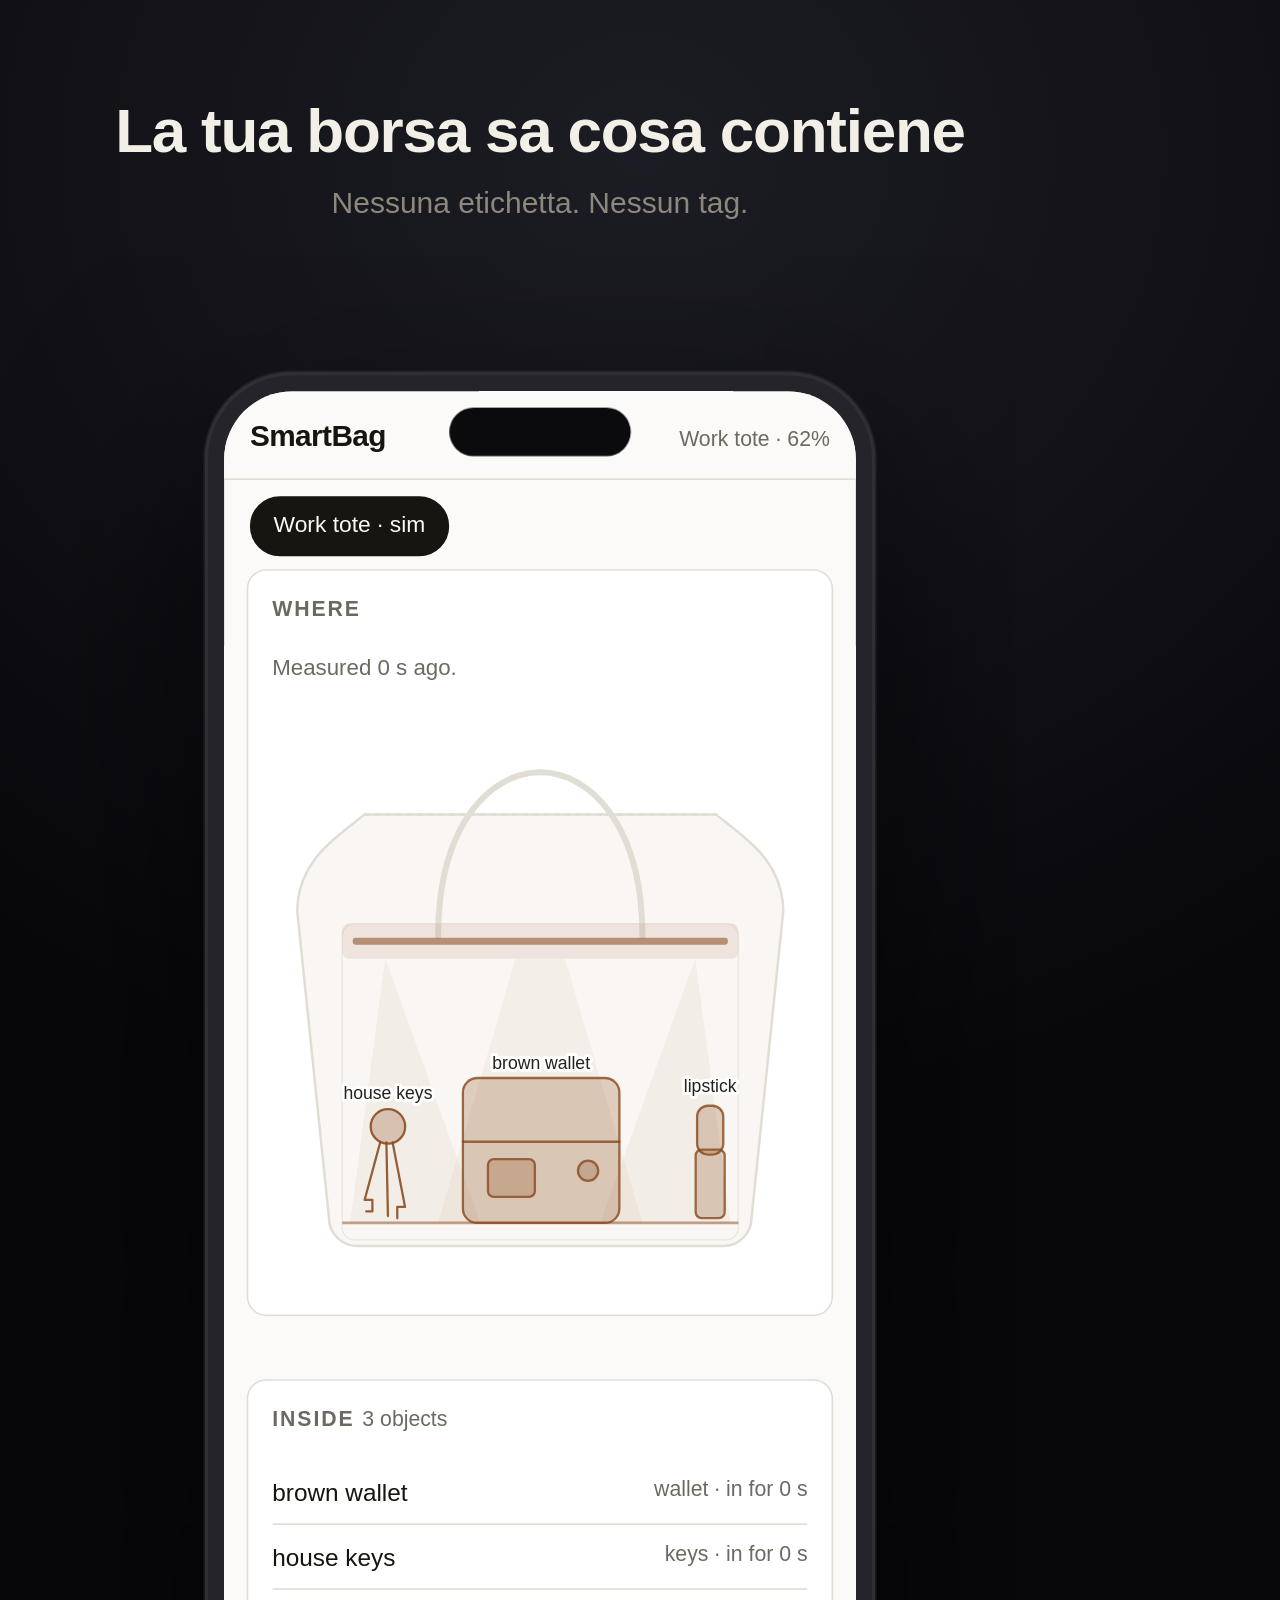
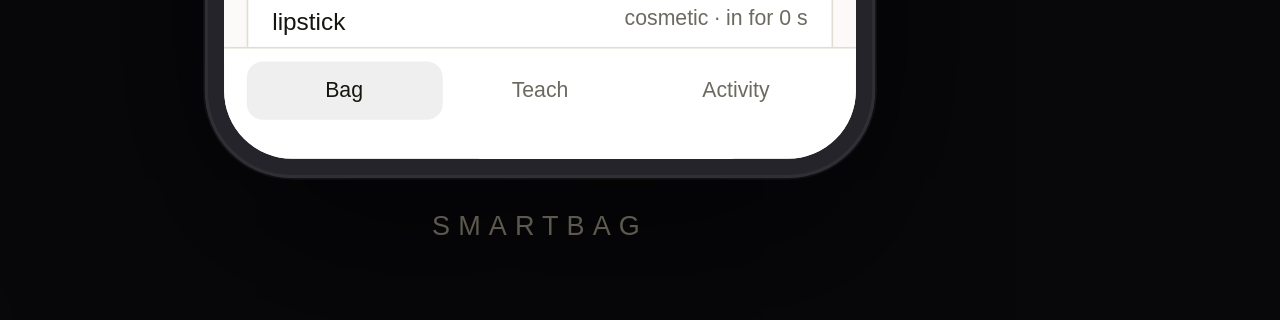
==== app/film.html @ 410d84be "The app, filmed from the app The CG films show a handbag. This product has nothing to see on the out" ====
<!doctype html>
<html lang="it">
<head>
<meta charset="utf-8">
<title>SmartBag — the app, 9:16</title>
<!--
  ⭐ THE FILM IS THE REAL APP, IN A PHONE, ON A 1080x1920 CANVAS. Same trick as
  mock.html: the page IS the picture. An iframe 390 px wide puts index.html into
  its phone layout, and everything inside is the same code, the same simulator
  and the same protocol.js that decodes a real insert's bytes. Nothing here is
  drawn to look like an app.

  ⛔ AND THE TIMELINE IS DRIVEN BY FRAME NUMBER, NOT BY THE CLOCK. `?f=42` is
  frame 42 and always shows the same thing. A film built by screenshotting a
  page that animates on wall-clock time is a film whose frames depend on how
  busy the machine was, which is not a film you can rebuild.

  ⚠️ Which means every step is applied from the beginning on every frame: the
  script replays the whole story up to `f` and then paints. Cheap at this scale
  (a few dozen events), and it makes frame N independent of frames 1..N-1.

  ⛔ AND IT HAS TO BE SERVED OVER HTTP, NOT OPENED AS A FILE. app.js is an ES
  module and Chrome blocks module imports across file:// for CORS — the page
  loads, the iframe loads, and the app inside simply never runs. It does not
  fail loudly: it renders its own empty state, which looks exactly like an app
  with nothing in the bag. tools/build_app_film.sh serves app/ for the capture.

  Usage: tools/build_app_film.sh
-->
<style>
  * { box-sizing: border-box; }
  html, body { margin: 0; }
  /* ⚠️ Exactly 1080 x 1920, fixed. The capture is told the same numbers and
     there is nothing left to crop — a crop centres on the middle of the
     CAPTURE, which is only the middle of the phone if the two agree, and
     headless Chrome does not reliably make them agree. */
  body {
    position: relative; width: 1080px; height: 1920px; overflow: hidden;
    background: #0c0c10;
    background-image: radial-gradient(120% 70% at 50% 8%, #1c1c24 0%, #08080b 72%);
    font: 15px/1.4 -apple-system, "Segoe UI", Roboto, sans-serif;
    color: #b9b4a8;
  }

  /* The phone: 414 x 868 including bezel, scaled 1.8x to fill a vertical
     frame. Transform rather than bigger pixels, so the app inside still lays
     itself out at 390 px and stays in its phone layout. */
  /* ⚠️ 1.62, not 1.8, and a top of 372: at 1.8 the phone ended flush with the
     bottom of the frame and sat under the wordmark. The caption band, the
     phone and the mark are three things that have to coexist in 1920 px. */
  .phone {
    position: absolute; left: 50%; top: 372px;
    width: 414px; height: 868px;
    transform: translateX(-50%) scale(1.62); transform-origin: 50% 0;
    border-radius: 54px; background: #24242a; padding: 12px;
    box-shadow: 0 40px 120px rgba(0,0,0,0.7), 0 0 0 1px rgba(255,255,255,0.07),
                inset 0 0 0 2px rgba(255,255,255,0.05);
  }
  .screen {
    position: relative; width: 390px; height: 844px; border-radius: 42px;
    overflow: hidden; background: #14140f;
  }
  iframe { width: 390px; height: 844px; border: 0; display: block; }
  .notch {
    position: absolute; top: 10px; left: 50%; transform: translateX(-50%);
    width: 112px; height: 30px; border-radius: 16px; background: #0b0b0d; z-index: 2;
  }

  /* ⭐ A caption band, because a discovery feed plays without sound and the
     product has nothing to see on the outside. The words carry the whole
     claim; the phone carries the proof. */
  .caption {
    position: absolute; left: 0; right: 0; top: 96px;
    text-align: center; padding: 0 90px;
  }
  .caption .big {
    font-size: 62px; line-height: 1.12; font-weight: 600;
    letter-spacing: -0.02em; color: #f2efe6; margin: 0;
    text-wrap: balance;
  }
  .caption .small {
    font-size: 30px; line-height: 1.35; color: #8d887c; margin: 18px 0 0;
    text-wrap: balance;
  }
  .fade { opacity: 0; transition: none; }
  .fade.on { opacity: 1; }

  /* Wordmark, bottom, quiet. */
  .mark {
    position: absolute; left: 0; right: 0; bottom: 74px; text-align: center;
    font-size: 27px; letter-spacing: 0.30em; text-transform: uppercase;
    color: #5d594f;
  }
</style>
</head>
<body>
  <div class="caption">
    <p class="big" id="big"></p>
    <p class="small" id="small"></p>
  </div>

  <div class="phone">
    <div class="screen">
      <div class="notch"></div>
      <iframe id="app" src="index.html?demo=3" title="SmartBag app"></iframe>
    </div>
  </div>

  <div class="mark">SmartBag</div>

<script type="module">
/* ── the timeline ────────────────────────────────────────────────────────────
 * Frame numbers at 30 fps. Each entry is (frame, what to do), replayed from the
 * start on every frame so that frame N does not depend on frame N-1.
 *
 * ⚠️ The captions are the script. The bag does nothing visible from outside —
 * that is the product — so what a viewer has to understand is the relationship
 * between the bag and the phone, and eleven seconds without sound is not long
 * enough to infer it. */
const FPS = 30;
const s = (n) => Math.round(n * FPS);

const CAPTIONS = [
  [s(0.0),  "La tua borsa sa cosa contiene", "Nessuna etichetta. Nessun tag."],
  [s(3.6),  "Ci metti qualcosa dentro",      "Il telefono lo sa prima che tu chiuda la cerniera."],
  [s(7.2),  "E sa dov'è",                    "Sul fondo, misurato, non indovinato."],
  [s(10.0), "SmartBag",                      "Un inserto. Entra nella borsa che hai già."],
];

/* What the simulated insert does, and when. */
const SCRIPT = [
  [s(4.2), (ins) => ins.openAndInsert()],
  [s(5.6), (ins) => ins.openAndInsert()],
  [s(8.4), (ins) => ins.openAndInsert()],
];

const frame = Math.max(0, +new URLSearchParams(location.search).get('f') || 0);

function caption() {
  let cur = CAPTIONS[0];
  for (const c of CAPTIONS) if (frame >= c[0]) cur = c;
  document.getElementById('big').textContent = cur[1];
  document.getElementById('small').textContent = cur[2];
}

/* ⛔ The iframe has to have finished booting before its insert exists. `load`
 * is not enough on its own — app.js runs as a module, so it executes after the
 * document is parsed — hence the poll rather than a single check. */
function withInsert(fn, tries = 60) {
  const w = document.getElementById('app').contentWindow;
  if (w && w.insert) return fn(w.insert);
  if (tries > 0) setTimeout(() => withInsert(fn, tries - 1), 16);
}

caption();
withInsert((ins) => {
  for (const [at, step] of SCRIPT) if (frame >= at) step(ins);
  document.body.dataset.ready = '1';
});
</script>
</body>
</html>
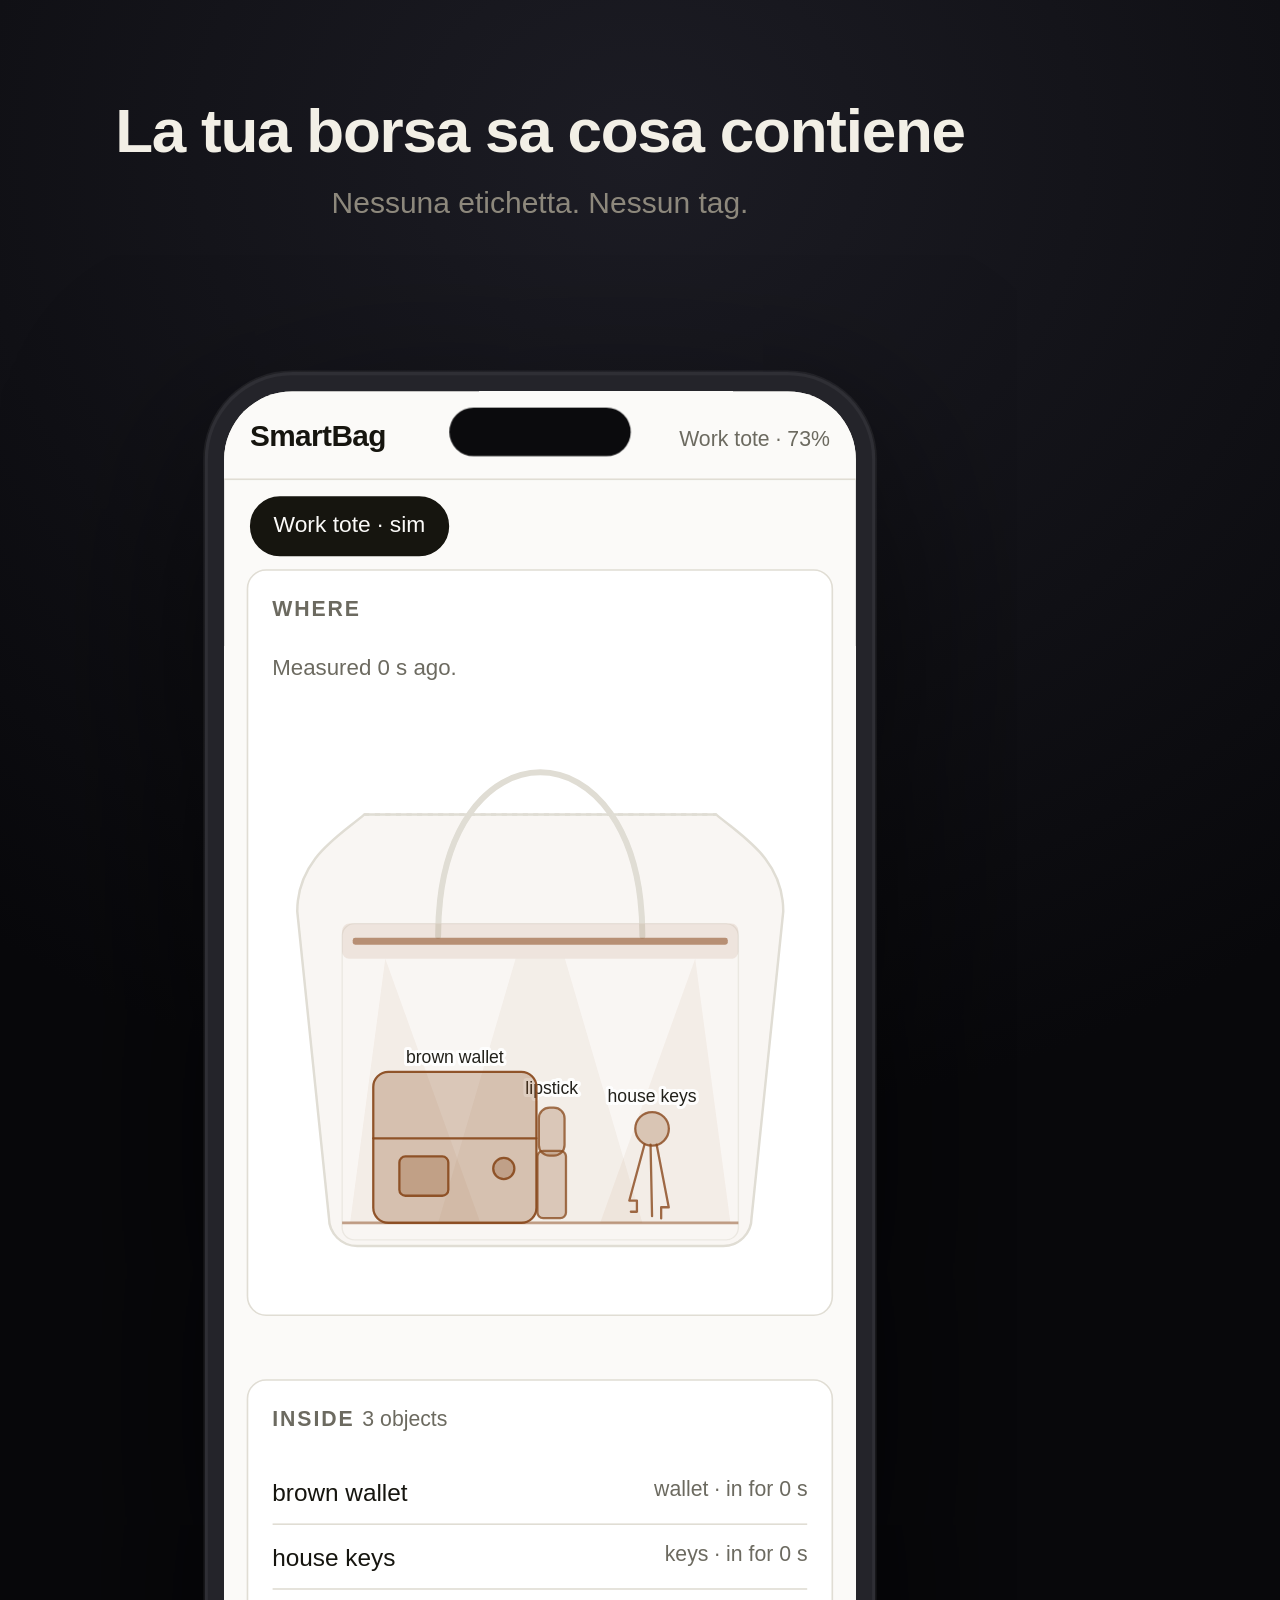
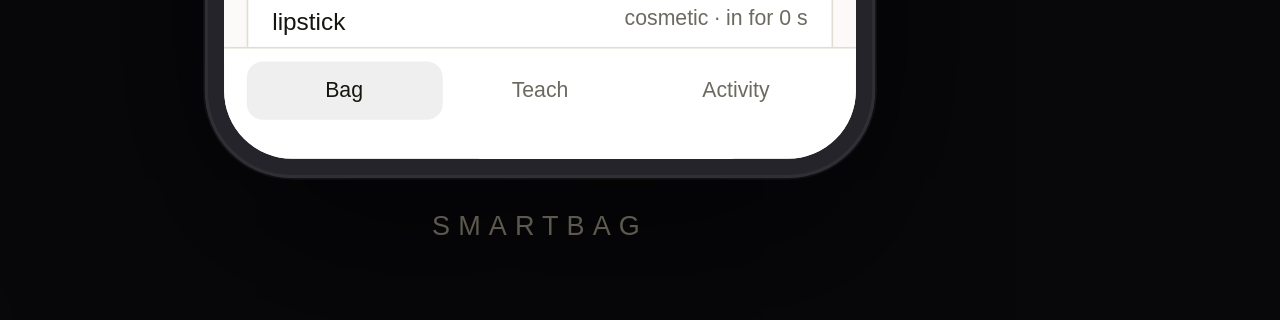
==== commit a380cf33: "Dead tools out, and a comment that said EMPTY over two entries repairs.py carried '⭐ EMPTY, AND THAT" ====
--- a/app/film.html
+++ b/app/film.html
@@ -42,10 +42,10 @@
     color: #b9b4a8;
   }
 
-  /* The phone: 414 x 868 including bezel, scaled 1.8x to fill a vertical
-     frame. Transform rather than bigger pixels, so the app inside still lays
-     itself out at 390 px and stays in its phone layout. */
-  /* ⚠️ 1.62, not 1.8, and a top of 372: at 1.8 the phone ended flush with the
+  /* The phone: 414 x 868 including bezel, scaled to fill a vertical frame.
+     Transform rather than bigger pixels, so the app inside still lays itself
+     out at 390 px and stays in its phone layout.
+     ⚠️ 1.62, not 1.8, and a top of 372: at 1.8 the phone ended flush with the
      bottom of the frame and sat under the wordmark. The caption band, the
      phone and the mark are three things that have to coexist in 1920 px. */
   .phone {
@@ -82,9 +82,6 @@
     font-size: 30px; line-height: 1.35; color: #8d887c; margin: 18px 0 0;
     text-wrap: balance;
   }
-  .fade { opacity: 0; transition: none; }
-  .fade.on { opacity: 1; }
-
   /* Wordmark, bottom, quiet. */
   .mark {
     position: absolute; left: 0; right: 0; bottom: 74px; text-align: center;
